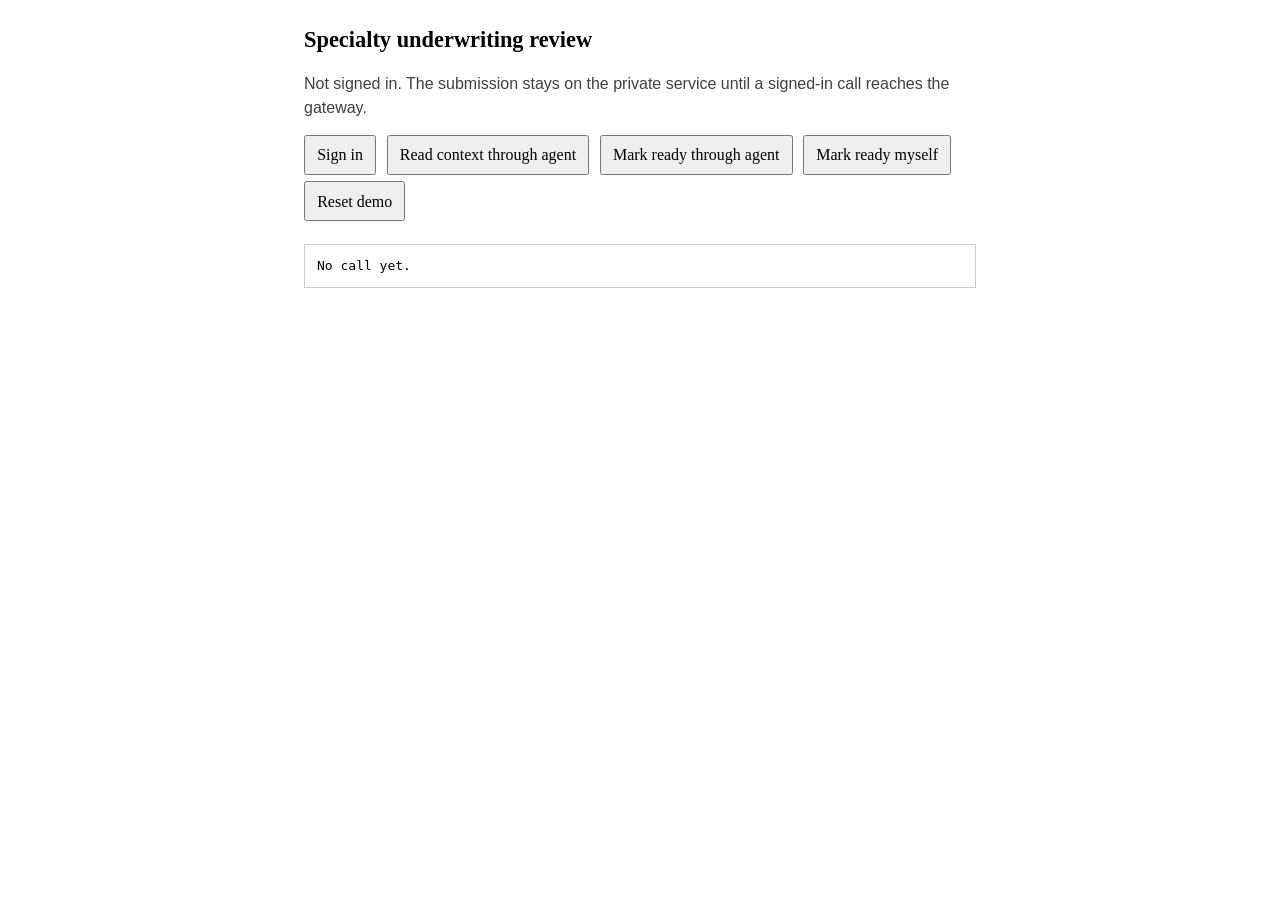
==== playgrounds/specialty-underwriting-delegated-review/apps/presenter/page.html @ ab88006f "Add a playground for delegated review of a synthetic cyber submission. Co-authored-by: Cursor <curso" ====
<!DOCTYPE html>
<html lang="en">
<head>
  <meta charset="utf-8">
  <meta name="viewport" content="width=device-width, initial-scale=1">
  <title>Specialty underwriting review</title>
  <style>
    :root { color-scheme: light dark; font-family: "Iowan Old Style", Palatino, Georgia, serif; }
    body { margin: 0 auto; max-width: 42rem; padding: 1.5rem 1.25rem 3rem; line-height: 1.45; }
    h1 { font-size: 1.4rem; font-weight: 600; margin: 0 0 0.25rem; }
    p, li { font-family: "Avenir Next", "Segoe UI", sans-serif; }
    button { font: inherit; padding: 0.4rem 0.7rem; margin: 0 0.4rem 0.4rem 0; }
    .row { margin: 1rem 0; }
    pre { white-space: pre-wrap; padding: 0.75rem; border: 1px solid color-mix(in srgb, CanvasText 20%, transparent); }
    .muted { opacity: 0.75; }
  </style>
</head>
<body>
  <h1>Specialty underwriting review</h1>
  <p class="muted" id="who">Not signed in. The submission stays on the private service until a signed-in call reaches the gateway.</p>
  <div class="row">
    <button type="button" id="sign-in">Sign in</button>
    <button type="button" id="read">Read context through agent</button>
    <button type="button" id="agent-mark">Mark ready through agent</button>
    <button type="button" id="human-mark">Mark ready myself</button>
    <button type="button" id="reset">Reset demo</button>
  </div>
  <p id="status"></p>
  <pre id="evidence">No call yet.</pre>
  <script>
    const LAB = ["http://localhost:9000", "http://127.0.0.1:9000"];
    const evidence = document.querySelector("#evidence");
    const status = document.querySelector("#status");
    const who = document.querySelector("#who");

    function show(body) {
      const identity = body.identity || {};
      const submission = body.submission || {};
      const lines = [
        body.failed_closed ? "Failed closed before the gateway: " + (body.reason || "") : "Gateway HTTP " + (body.http_status ?? ""),
        "Source: " + (body.source || ""),
        "iss: " + (identity.iss || ""),
        "sub: " + (identity.sub || ""),
        "act.sub: " + (identity.act_sub || ""),
        "scope: " + (identity.scope || ""),
        "expires in seconds: " + (identity.expires_in ?? ""),
        "lifetime seconds: " + (identity.lifetime_seconds ?? ""),
        "correlation: " + (body.correlation_id || ""),
        "status: " + (submission.status || ""),
        "write handler calls: " + (submission.write_handler_calls ?? ""),
      ];
      if (body.mcp && body.mcp.error) lines.push("MCP error: " + (body.mcp.error.message || body.mcp.error.code));
      evidence.textContent = lines.join("\n");
      status.textContent = body.ok ? "Allowed." : (body.failed_closed ? "Stopped." : "Denied or incomplete.");
      if (body.correlation_id && body.decisions_url) openDecisions(body.decisions_url);
    }

    function openDecisions(url) {
      if (window.parent !== window) {
        for (const origin of LAB) parent.postMessage({type: "gravitee-lab:open", url}, origin);
      }
    }

    async function post(path) {
      const response = await fetch(path, {method: "POST", headers: {"Content-Type": "application/json"}, body: "{}"});
      show(await response.json());
    }

    async function refresh() {
      const body = await (await fetch("/api/session")).json();
      if (!body.signed_in) {
        who.textContent = "Not signed in.";
        return;
      }
      const identity = body.identity || {};
      who.textContent = "Signed in. sub " + identity.sub + ". Token lifetime " + (identity.lifetime_seconds ?? "") + " seconds, " + identity.expires_in + " seconds left.";
    }

    document.querySelector("#sign-in").onclick = async () => {
      const body = await (await fetch("/api/sign-in/start", {method: "POST", headers: {"Content-Type": "application/json"}, body: "{}"})).json();
      window.open(body.authorize_url, "specialty-underwriting-sign-in", "popup,width=480,height=720");
    };
    document.querySelector("#read").onclick = () => post("/api/read-through-agent");
    document.querySelector("#agent-mark").onclick = () => post("/api/mark-through-agent");
    document.querySelector("#human-mark").onclick = () => post("/api/mark-myself");
    document.querySelector("#reset").onclick = () => post("/api/reset");
    addEventListener("message", (event) => {
      if (event.origin === location.origin && event.data && event.data.type === "specialty-underwriting:signed-in") refresh();
      if (event.source === parent && LAB.includes(event.origin) && event.data && event.data.type === "gravitee-lab:action") {
        const id = event.data.id;
        if (id === "sign-in") document.querySelector("#sign-in").click();
        if (id === "read-through-agent") document.querySelector("#read").click();
        if (id === "mark-through-agent") document.querySelector("#agent-mark").click();
        if (id === "mark-myself") document.querySelector("#human-mark").click();
        if (id === "reset-demo") document.querySelector("#reset").click();
      }
    });
    for (const origin of LAB) parent.postMessage({type: "gravitee-lab:ready"}, origin);
    parent.postMessage({type: "gravitee-lab:location", url: location.href}, location.ancestorOrigins && location.ancestorOrigins.length ? location.ancestorOrigins[0] : "http://localhost:9000");
    history.replaceState(null, "", location.pathname);
    refresh();
  </script>
</body>
</html>
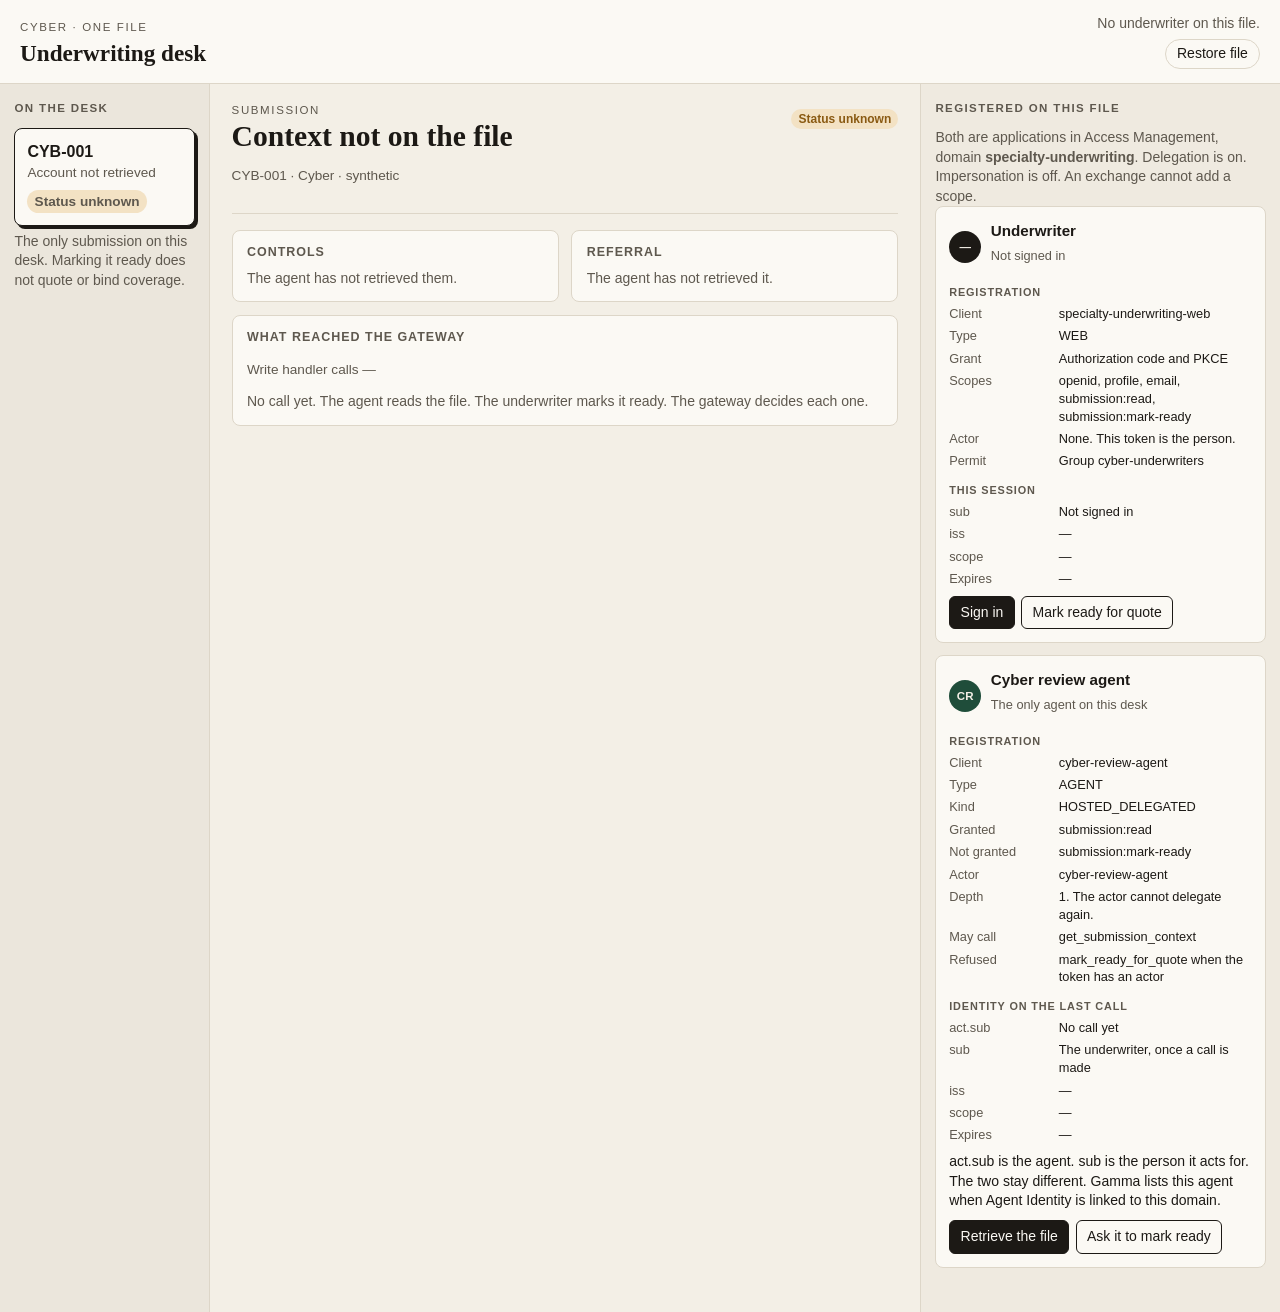
==== commit d83673f3: "Replace the review page with an underwriting desk that shows the agent. The underwriter and the cybe" ====
--- a/playgrounds/specialty-underwriting-delegated-review/apps/presenter/page.html
+++ b/playgrounds/specialty-underwriting-delegated-review/apps/presenter/page.html
@@ -3,56 +3,494 @@
 <head>
   <meta charset="utf-8">
   <meta name="viewport" content="width=device-width, initial-scale=1">
-  <title>Specialty underwriting review</title>
+  <title>Cyber desk</title>
   <style>
-    :root { color-scheme: light dark; font-family: "Iowan Old Style", Palatino, Georgia, serif; }
-    body { margin: 0 auto; max-width: 42rem; padding: 1.5rem 1.25rem 3rem; line-height: 1.45; }
-    h1 { font-size: 1.4rem; font-weight: 600; margin: 0 0 0.25rem; }
-    p, li { font-family: "Avenir Next", "Segoe UI", sans-serif; }
-    button { font: inherit; padding: 0.4rem 0.7rem; margin: 0 0.4rem 0.4rem 0; }
-    .row { margin: 1rem 0; }
-    pre { white-space: pre-wrap; padding: 0.75rem; border: 1px solid color-mix(in srgb, CanvasText 20%, transparent); }
-    .muted { opacity: 0.75; }
+    :root {
+      color-scheme: light;
+      --paper: #f3efe6;
+      --card: #fbf9f4;
+      --ink: #1c1915;
+      --muted: #5e584e;
+      --line: #ddd6c8;
+      --accent: #1f4d3a;
+      --review: #8a5a12;
+      --ready: #1f4d3a;
+      --denied: #8c2f2f;
+      --allowed: #1f4d3a;
+      --stopped: #5e584e;
+    }
+    * { box-sizing: border-box; }
+    body {
+      margin: 0;
+      min-height: 100vh;
+      background: var(--paper);
+      color: var(--ink);
+      font-family: "Avenir Next", "Segoe UI", sans-serif;
+      font-size: 14px;
+      line-height: 1.4;
+    }
+    button, input { font: inherit; color: inherit; }
+    button { cursor: pointer; }
+    .top {
+      display: flex;
+      justify-content: space-between;
+      gap: 1rem;
+      align-items: flex-end;
+      padding: 0.85rem 1.25rem;
+      border-bottom: 1px solid var(--line);
+      background: var(--card);
+    }
+    .kicker {
+      margin: 0;
+      font-size: 0.72rem;
+      letter-spacing: 0.14em;
+      text-transform: uppercase;
+      color: var(--muted);
+    }
+    h1 {
+      margin: 0.1rem 0 0;
+      font-family: "Iowan Old Style", Palatino, Georgia, serif;
+      font-size: 1.45rem;
+      font-weight: 600;
+    }
+    .top-side { text-align: right; }
+    #who { margin: 0 0 0.35rem; color: var(--muted); }
+    .ghost {
+      background: transparent;
+      border: 1px solid var(--line);
+      border-radius: 999px;
+      padding: 0.28rem 0.7rem;
+    }
+    .bench {
+      display: grid;
+      grid-template-columns: 210px minmax(0, 1fr) 360px;
+      min-height: calc(100vh - 74px);
+    }
+    aside, main { min-width: 0; }
+    .queue, .people {
+      padding: 1rem 0.9rem 2rem;
+      background: #ebe6dc;
+    }
+    .people { border-left: 1px solid var(--line); background: #efeae0; }
+    .queue { border-right: 1px solid var(--line); }
+    h2 {
+      margin: 0 0 0.75rem;
+      font-size: 0.72rem;
+      letter-spacing: 0.12em;
+      text-transform: uppercase;
+      color: var(--muted);
+      font-weight: 600;
+    }
+    .file-card {
+      width: 100%;
+      text-align: left;
+      background: var(--card);
+      border: 1px solid var(--ink);
+      border-radius: 8px;
+      padding: 0.75rem;
+      box-shadow: 3px 3px 0 var(--ink);
+    }
+    .file-card strong { display: block; font-size: 1rem; }
+    .file-card span, .meta { color: var(--muted); font-size: 0.85rem; }
+    .pill {
+      display: inline-block;
+      margin-top: 0.45rem;
+      padding: 0.12rem 0.45rem;
+      border-radius: 999px;
+      background: #f3e2c4;
+      color: var(--review);
+      font-size: 0.75rem;
+      font-weight: 650;
+      white-space: nowrap;
+      flex: none;
+    }
+    .pill.ready { background: #d7ebe1; color: var(--ready); }
+    .file {
+      padding: 1.1rem 1.35rem 2.5rem;
+    }
+    .file-head {
+      display: flex;
+      justify-content: space-between;
+      gap: 1rem;
+      align-items: flex-start;
+      padding-bottom: 0.9rem;
+      border-bottom: 1px solid var(--line);
+    }
+    .account {
+      margin: 0.15rem 0;
+      font-family: "Iowan Old Style", Palatino, Georgia, serif;
+      font-size: 1.85rem;
+      font-weight: 600;
+      line-height: 1.1;
+    }
+    .note { margin: 0.35rem 0 0; color: var(--muted); max-width: 38rem; }
+    .sections {
+      display: grid;
+      grid-template-columns: 1fr 1fr;
+      gap: 0.8rem;
+      margin-top: 1rem;
+    }
+    section {
+      background: var(--card);
+      border: 1px solid var(--line);
+      border-radius: 8px;
+      padding: 0.8rem 0.9rem;
+    }
+    section.wide { grid-column: 1 / -1; }
+    h3 { margin: 0 0 0.45rem; font-size: 0.78rem; letter-spacing: 0.08em; text-transform: uppercase; color: var(--muted); }
+    .empty { margin: 0; color: var(--muted); }
+    dl { margin: 0; }
+    .fact, .pair { display: grid; grid-template-columns: 9.5rem 1fr; gap: 0.35rem 0.75rem; padding: 0.28rem 0; }
+    dt { color: var(--muted); }
+    dd { margin: 0; }
+    .person {
+      background: var(--card);
+      border: 1px solid var(--line);
+      border-radius: 8px;
+      padding: 0.8rem;
+      margin-bottom: 0.75rem;
+    }
+    .person header { display: flex; gap: 0.6rem; align-items: center; margin-bottom: 0.45rem; }
+    .mark {
+      width: 2rem;
+      height: 2rem;
+      border-radius: 50%;
+      display: grid;
+      place-items: center;
+      background: var(--ink);
+      color: var(--paper);
+      font-size: 0.72rem;
+      font-weight: 700;
+      flex: none;
+    }
+    .person.agent .mark { background: var(--accent); }
+    .person h3 { margin: 0; letter-spacing: 0; text-transform: none; color: var(--ink); font-size: 0.95rem; }
+    .person h3.band {
+      margin: 0.65rem 0 0.15rem;
+      font-size: 0.68rem;
+      letter-spacing: 0.08em;
+      text-transform: uppercase;
+      color: var(--muted);
+      font-weight: 600;
+    }
+    .role { margin: 0; color: var(--muted); font-size: 0.8rem; }
+    .person p { margin: 0.35rem 0 0.6rem; }
+    .id { margin: 0 0 0.35rem; }
+    .id div {
+      display: grid;
+      grid-template-columns: 6.4rem minmax(0, 1fr);
+      gap: 0.12rem 0.45rem;
+      padding: 0.14rem 0;
+      font-size: 0.8rem;
+    }
+    .id dd { overflow-wrap: anywhere; }
+    .actions { display: flex; flex-wrap: wrap; gap: 0.4rem; }
+    .primary, .secondary {
+      border-radius: 6px;
+      padding: 0.38rem 0.65rem;
+    }
+    .primary { background: var(--ink); color: #fbf9f4; border: 1px solid var(--ink); }
+    .secondary { background: transparent; border: 1px solid var(--ink); }
+    .event { border-left: 3px solid var(--line); padding: 0.15rem 0 0.7rem 0.75rem; margin: 0.35rem 0 0.7rem; }
+    .event.allowed { border-color: var(--allowed); }
+    .event.denied { border-color: var(--denied); }
+    .event header { display: flex; flex-wrap: wrap; gap: 0.45rem 0.8rem; align-items: baseline; }
+    .event header strong { font-size: 0.95rem; }
+    .event header span:not(.outcome) { white-space: nowrap; }
+    .outcome { font-size: 0.75rem; font-weight: 700; letter-spacing: 0.04em; text-transform: uppercase; }
+    .event.allowed .outcome { color: var(--allowed); }
+    .event.denied .outcome { color: var(--denied); }
+    .event.stopped .outcome { color: var(--stopped); }
+    .grid { display: grid; grid-template-columns: 8.5rem minmax(0, 1fr); gap: 0.15rem 0.75rem; margin-top: 0.35rem; }
+    .grid div { display: contents; }
+    .grid dt { font-size: 0.75rem; }
+    .grid dd { font-size: 0.82rem; overflow-wrap: anywhere; }
+    @media (max-width: 980px) {
+      .bench { grid-template-columns: 1fr; }
+      .queue, .people { border: 0; }
+      .sections { grid-template-columns: 1fr; }
+      .top { align-items: flex-start; }
+      .top-side { text-align: left; }
+    }
   </style>
 </head>
 <body>
-  <h1>Specialty underwriting review</h1>
-  <p class="muted" id="who">Not signed in. The submission stays on the private service until a signed-in call reaches the gateway.</p>
-  <div class="row">
-    <button type="button" id="sign-in">Sign in</button>
-    <button type="button" id="read">Read context through agent</button>
-    <button type="button" id="agent-mark">Mark ready through agent</button>
-    <button type="button" id="human-mark">Mark ready myself</button>
-    <button type="button" id="reset">Reset demo</button>
+  <header class="top">
+    <div>
+      <p class="kicker">Cyber · one file</p>
+      <h1>Underwriting desk</h1>
+    </div>
+    <div class="top-side">
+      <p id="who">No underwriter on this file.</p>
+      <button type="button" class="ghost" id="reset">Restore file</button>
+    </div>
+  </header>
+  <div class="bench">
+    <aside class="queue">
+      <h2>On the desk</h2>
+      <article class="file-card">
+        <strong>CYB-001</strong>
+        <span id="queue-name">Account not retrieved</span>
+        <div><span class="pill" id="queue-status">Status unknown</span></div>
+      </article>
+      <p class="note">The only submission on this desk. Marking it ready does not quote or bind coverage.</p>
+    </aside>
+    <main class="file">
+      <div class="file-head">
+        <div>
+          <p class="kicker">Submission</p>
+          <p class="account" id="applicant">Context not on the file</p>
+          <p class="meta" id="file-meta">CYB-001 · Cyber · synthetic</p>
+        </div>
+        <div><span class="pill" id="file-status">Status unknown</span></div>
+      </div>
+      <div class="sections">
+        <section>
+          <h3>Controls</h3>
+          <dl id="controls"><p class="empty">The agent has not retrieved them.</p></dl>
+        </section>
+        <section>
+          <h3>Referral</h3>
+          <p class="empty" id="referral">The agent has not retrieved it.</p>
+        </section>
+        <section class="wide">
+          <h3>What reached the gateway</h3>
+          <p class="meta" id="writes">Write handler calls —</p>
+          <div id="activity"><p class="empty">No call yet. The agent reads the file. The underwriter marks it ready. The gateway decides each one.</p></div>
+        </section>
+      </div>
+    </main>
+    <aside class="people">
+      <h2>Registered on this file</h2>
+      <p class="note">Both are applications in Access Management, domain <strong>specialty-underwriting</strong>. Delegation is on. Impersonation is off. An exchange cannot add a scope.</p>
+      <article class="person">
+        <header>
+          <span class="mark" id="uw-mark">—</span>
+          <div>
+            <h3>Underwriter</h3>
+            <p class="role" id="uw-role">Not signed in</p>
+          </div>
+        </header>
+        <h3 class="band">Registration</h3>
+        <dl class="id">
+          <div><dt>Client</dt><dd>specialty-underwriting-web</dd></div>
+          <div><dt>Type</dt><dd>WEB</dd></div>
+          <div><dt>Grant</dt><dd>Authorization code and PKCE</dd></div>
+          <div><dt>Scopes</dt><dd>openid, profile, email, submission:read, submission:mark-ready</dd></div>
+          <div><dt>Actor</dt><dd>None. This token is the person.</dd></div>
+          <div><dt>Permit</dt><dd>Group cyber-underwriters</dd></div>
+        </dl>
+        <h3 class="band">This session</h3>
+        <dl class="id">
+          <div><dt>sub</dt><dd id="uw-sub">Not signed in</dd></div>
+          <div><dt>iss</dt><dd id="uw-iss">—</dd></div>
+          <div><dt>scope</dt><dd id="uw-scope">—</dd></div>
+          <div><dt>Expires</dt><dd id="uw-exp">—</dd></div>
+        </dl>
+        <div class="actions">
+          <button type="button" class="primary" id="sign-in">Sign in</button>
+          <button type="button" class="secondary" id="human-mark">Mark ready for quote</button>
+        </div>
+      </article>
+      <article class="person agent">
+        <header>
+          <span class="mark">CR</span>
+          <div>
+            <h3>Cyber review agent</h3>
+            <p class="role">The only agent on this desk</p>
+          </div>
+        </header>
+        <h3 class="band">Registration</h3>
+        <dl class="id">
+          <div><dt>Client</dt><dd>cyber-review-agent</dd></div>
+          <div><dt>Type</dt><dd>AGENT</dd></div>
+          <div><dt>Kind</dt><dd>HOSTED_DELEGATED</dd></div>
+          <div><dt>Granted</dt><dd>submission:read</dd></div>
+          <div><dt>Not granted</dt><dd>submission:mark-ready</dd></div>
+          <div><dt>Actor</dt><dd>cyber-review-agent</dd></div>
+          <div><dt>Depth</dt><dd>1. The actor cannot delegate again.</dd></div>
+          <div><dt>May call</dt><dd>get_submission_context</dd></div>
+          <div><dt>Refused</dt><dd>mark_ready_for_quote when the token has an actor</dd></div>
+        </dl>
+        <h3 class="band">Identity on the last call</h3>
+        <dl class="id">
+          <div><dt>act.sub</dt><dd id="ag-act">No call yet</dd></div>
+          <div><dt>sub</dt><dd id="ag-sub">The underwriter, once a call is made</dd></div>
+          <div><dt>iss</dt><dd id="ag-iss">—</dd></div>
+          <div><dt>scope</dt><dd id="ag-scope">—</dd></div>
+          <div><dt>Expires</dt><dd id="ag-exp">—</dd></div>
+        </dl>
+        <p>act.sub is the agent. sub is the person it acts for. The two stay different. Gamma lists this agent when Agent Identity is linked to this domain.</p>
+        <div class="actions">
+          <button type="button" class="primary" id="read">Retrieve the file</button>
+          <button type="button" class="secondary" id="agent-mark">Ask it to mark ready</button>
+        </div>
+      </article>
+    </aside>
   </div>
-  <p id="status"></p>
-  <pre id="evidence">No call yet.</pre>
   <script>
     const LAB = ["http://localhost:9000", "http://127.0.0.1:9000"];
-    const evidence = document.querySelector("#evidence");
-    const status = document.querySelector("#status");
+    const activity = document.querySelector("#activity");
     const who = document.querySelector("#who");
 
-    function show(body) {
+    function text(id, value) {
+      document.querySelector(id).textContent = value;
+    }
+
+    function statusLabel(status) {
+      if (status === "IN_REVIEW") return "In review";
+      if (status === "READY_FOR_QUOTE") return "Ready for quote";
+      return status || "Status unknown";
+    }
+
+    function paintStatus(submission) {
+      const status = submission && submission.status;
+      const label = statusLabel(status);
+      for (const id of ["#queue-status", "#file-status"]) {
+        const node = document.querySelector(id);
+        node.textContent = label;
+        node.classList.toggle("ready", status === "READY_FOR_QUOTE");
+      }
+      const writes = submission && submission.write_handler_calls;
+      text("#writes", writes == null ? "Write handler calls —" : "Write handler calls " + writes);
+    }
+
+    function paintFile(record) {
+      if (!record) return;
+      text("#applicant", record.applicant || "Context not on the file");
+      text("#queue-name", record.applicant || "Account not retrieved");
+      const attributes = record.attributes || {};
+      const controls = document.querySelector("#controls");
+      controls.replaceChildren();
+      const rows = [
+        ["MFA coverage", attributes.mfa_coverage_band],
+        ["Backups", attributes.backup_status],
+      ];
+      for (const [name, value] of rows) {
+        const row = document.createElement("div");
+        row.className = "fact";
+        const dt = document.createElement("dt");
+        const dd = document.createElement("dd");
+        dt.textContent = name;
+        dd.textContent = value || "—";
+        row.append(dt, dd);
+        controls.append(row);
+      }
+      const referral = document.querySelector("#referral");
+      referral.textContent = record.referral_note || "No referral on the file.";
+      referral.classList.remove("empty");
+      paintStatus(record);
+    }
+
+    function clearFile() {
+      text("#applicant", "Context not on the file");
+      text("#queue-name", "Account not retrieved");
+      document.querySelector("#controls").innerHTML = '<p class="empty">The agent has not retrieved them.</p>';
+      const referral = document.querySelector("#referral");
+      referral.textContent = "The agent has not retrieved it.";
+      referral.classList.add("empty");
+      activity.innerHTML = '<p class="empty">No call yet. The agent reads the file. The underwriter marks it ready. The gateway decides each one.</p>';
+      paintAgentIdentity(null);
+    }
+
+    function field(dl, name, value) {
+      const wrap = document.createElement("div");
+      const dt = document.createElement("dt");
+      const dd = document.createElement("dd");
+      dt.textContent = name;
+      dd.textContent = value == null || value === "" ? "—" : String(value);
+      wrap.append(dt, dd);
+      dl.append(wrap);
+    }
+
+    function contextOf(body) {
+      const result = body.mcp && body.mcp.result;
+      return result && result.structuredContent || null;
+    }
+
+    function setPair(id, value) {
+      text(id, value == null || value === "" ? "—" : String(value));
+    }
+
+    function paintUnderwriter(identity) {
+      if (!identity) {
+        text("#uw-role", "Not signed in");
+        text("#uw-mark", "—");
+        text("#uw-sub", "Not signed in");
+        setPair("#uw-iss", null);
+        setPair("#uw-scope", null);
+        setPair("#uw-exp", null);
+        return;
+      }
+      text("#uw-role", "Signed in");
+      text("#uw-mark", "UW");
+      setPair("#uw-sub", identity.sub);
+      setPair("#uw-iss", identity.iss);
+      setPair("#uw-scope", identity.scope);
+      setPair("#uw-exp", identity.expires_in == null ? null : identity.expires_in + "s");
+    }
+
+    function paintAgentIdentity(identity) {
+      if (!identity) {
+        text("#ag-act", "No call yet");
+        text("#ag-sub", "The underwriter, once a call is made");
+        setPair("#ag-iss", null);
+        setPair("#ag-scope", null);
+        setPair("#ag-exp", null);
+        return;
+      }
+      setPair("#ag-act", identity.act_sub);
+      setPair("#ag-sub", identity.sub);
+      setPair("#ag-iss", identity.iss);
+      setPair("#ag-scope", identity.scope);
+      setPair("#ag-exp", identity.expires_in == null ? null : identity.expires_in + "s");
+    }
+
+    function addEvent(body, action) {
       const identity = body.identity || {};
       const submission = body.submission || {};
-      const lines = [
-        body.failed_closed ? "Failed closed before the gateway: " + (body.reason || "") : "Gateway HTTP " + (body.http_status ?? ""),
-        "Source: " + (body.source || ""),
-        "iss: " + (identity.iss || ""),
-        "sub: " + (identity.sub || ""),
-        "act.sub: " + (identity.act_sub || ""),
-        "scope: " + (identity.scope || ""),
-        "expires in seconds: " + (identity.expires_in ?? ""),
-        "lifetime seconds: " + (identity.lifetime_seconds ?? ""),
-        "correlation: " + (body.correlation_id || ""),
-        "status: " + (submission.status || ""),
-        "write handler calls: " + (submission.write_handler_calls ?? ""),
-      ];
-      if (body.mcp && body.mcp.error) lines.push("MCP error: " + (body.mcp.error.message || body.mcp.error.code));
-      evidence.textContent = lines.join("\n");
-      status.textContent = body.ok ? "Allowed." : (body.failed_closed ? "Stopped." : "Denied or incomplete.");
-      if (body.correlation_id && body.decisions_url) openDecisions(body.decisions_url);
+      const failed = body.failed_closed;
+      const allowed = body.ok && !failed;
+      const article = document.createElement("article");
+      article.className = "event " + (failed ? "stopped" : allowed ? "allowed" : "denied");
+      const header = document.createElement("header");
+      const who = document.createElement("strong");
+      who.textContent = body.source === "human" ? "Underwriter" : "Cyber review agent";
+      const tool = document.createElement("span");
+      tool.textContent = action.tool;
+      const outcome = document.createElement("span");
+      outcome.className = "outcome";
+      outcome.textContent = failed ? "Stopped" : allowed ? "Allowed" : "Refused";
+      header.append(who, tool, outcome);
+      const dl = document.createElement("dl");
+      dl.className = "grid";
+      const error = body.mcp && body.mcp.error;
+      field(dl, "HTTP", failed ? "not called" : body.http_status);
+      field(dl, "Correlation", body.correlation_id);
+      field(dl, "iss", identity.iss);
+      field(dl, "sub", identity.sub);
+      field(dl, "act.sub", identity.act_sub);
+      field(dl, "scope", identity.scope);
+      field(dl, "Expires in", identity.expires_in);
+      field(dl, "Lifetime", identity.lifetime_seconds);
+      field(dl, "Status", submission.status);
+      field(dl, "Write handler", submission.write_handler_calls);
+      if (failed && body.reason) field(dl, "Reason", body.reason);
+      if (error) field(dl, "MCP error", error.message || error.code);
+      article.append(header);
+      if (failed && !body.identity) {
+        const reason = document.createElement("p");
+        reason.textContent = body.reason || "Stopped before the gateway.";
+        article.append(reason);
+      } else {
+        article.append(dl);
+      }
+      const empty = activity.querySelector(".empty");
+      if (empty) empty.remove();
+      activity.prepend(article);
+      if (!body.identity) return;
+      if (body.source === "human") paintUnderwriter(identity);
+      else paintAgentIdentity(identity);
     }
 
     function openDecisions(url) {
@@ -61,29 +499,54 @@
       }
     }
 
-    async function post(path) {
+    function show(body, action) {
+      if (action && !body.source) body.source = action.actor === "human" ? "human" : "agent";
+      if (body.submission) paintStatus(body.submission);
+      const record = contextOf(body);
+      if (record) paintFile(record);
+      if (action) addEvent(body, action);
+      if (body.correlation_id && body.decisions_url) openDecisions(body.decisions_url);
+    }
+
+    async function post(path, action) {
       const response = await fetch(path, {method: "POST", headers: {"Content-Type": "application/json"}, body: "{}"});
-      show(await response.json());
+      let body = {};
+      try { body = await response.json(); } catch (error) { body = {ok: false, failed_closed: true, reason: "The desk could not read the response"}; }
+      if (response.status === 401) body = {ok: false, failed_closed: true, source: action.actor, reason: body.reason || "Sign in first"};
+      show(body, action);
     }
 
     async function refresh() {
-      const body = await (await fetch("/api/session")).json();
+      const body = await (await fetch("/api/desk")).json();
+      paintStatus(body.submission);
       if (!body.signed_in) {
-        who.textContent = "Not signed in.";
+        who.textContent = "No underwriter on this file.";
+        paintUnderwriter(null);
         return;
       }
       const identity = body.identity || {};
-      who.textContent = "Signed in. sub " + identity.sub + ". Token lifetime " + (identity.lifetime_seconds ?? "") + " seconds, " + identity.expires_in + " seconds left.";
-    }
+      who.textContent = "Signed in · sub " + (identity.sub || "");
+      paintUnderwriter(identity);
+    }
+
+    const readAction = {tool: "get_submission_context", actor: "agent"};
+    const agentMark = {tool: "mark_ready_for_quote", actor: "agent"};
+    const humanMark = {tool: "mark_ready_for_quote", actor: "human"};
 
     document.querySelector("#sign-in").onclick = async () => {
       const body = await (await fetch("/api/sign-in/start", {method: "POST", headers: {"Content-Type": "application/json"}, body: "{}"})).json();
       window.open(body.authorize_url, "specialty-underwriting-sign-in", "popup,width=480,height=720");
     };
-    document.querySelector("#read").onclick = () => post("/api/read-through-agent");
-    document.querySelector("#agent-mark").onclick = () => post("/api/mark-through-agent");
-    document.querySelector("#human-mark").onclick = () => post("/api/mark-myself");
-    document.querySelector("#reset").onclick = () => post("/api/reset");
+    document.querySelector("#read").onclick = () => post("/api/read-through-agent", readAction);
+    document.querySelector("#agent-mark").onclick = () => post("/api/mark-through-agent", agentMark);
+    document.querySelector("#human-mark").onclick = () => post("/api/mark-myself", humanMark);
+    document.querySelector("#reset").onclick = async () => {
+      const response = await fetch("/api/reset", {method: "POST", headers: {"Content-Type": "application/json"}, body: "{}"});
+      const body = await response.json();
+      clearFile();
+      paintStatus(body.submission);
+      refresh();
+    };
     addEventListener("message", (event) => {
       if (event.origin === location.origin && event.data && event.data.type === "specialty-underwriting:signed-in") refresh();
       if (event.source === parent && LAB.includes(event.origin) && event.data && event.data.type === "gravitee-lab:action") {
